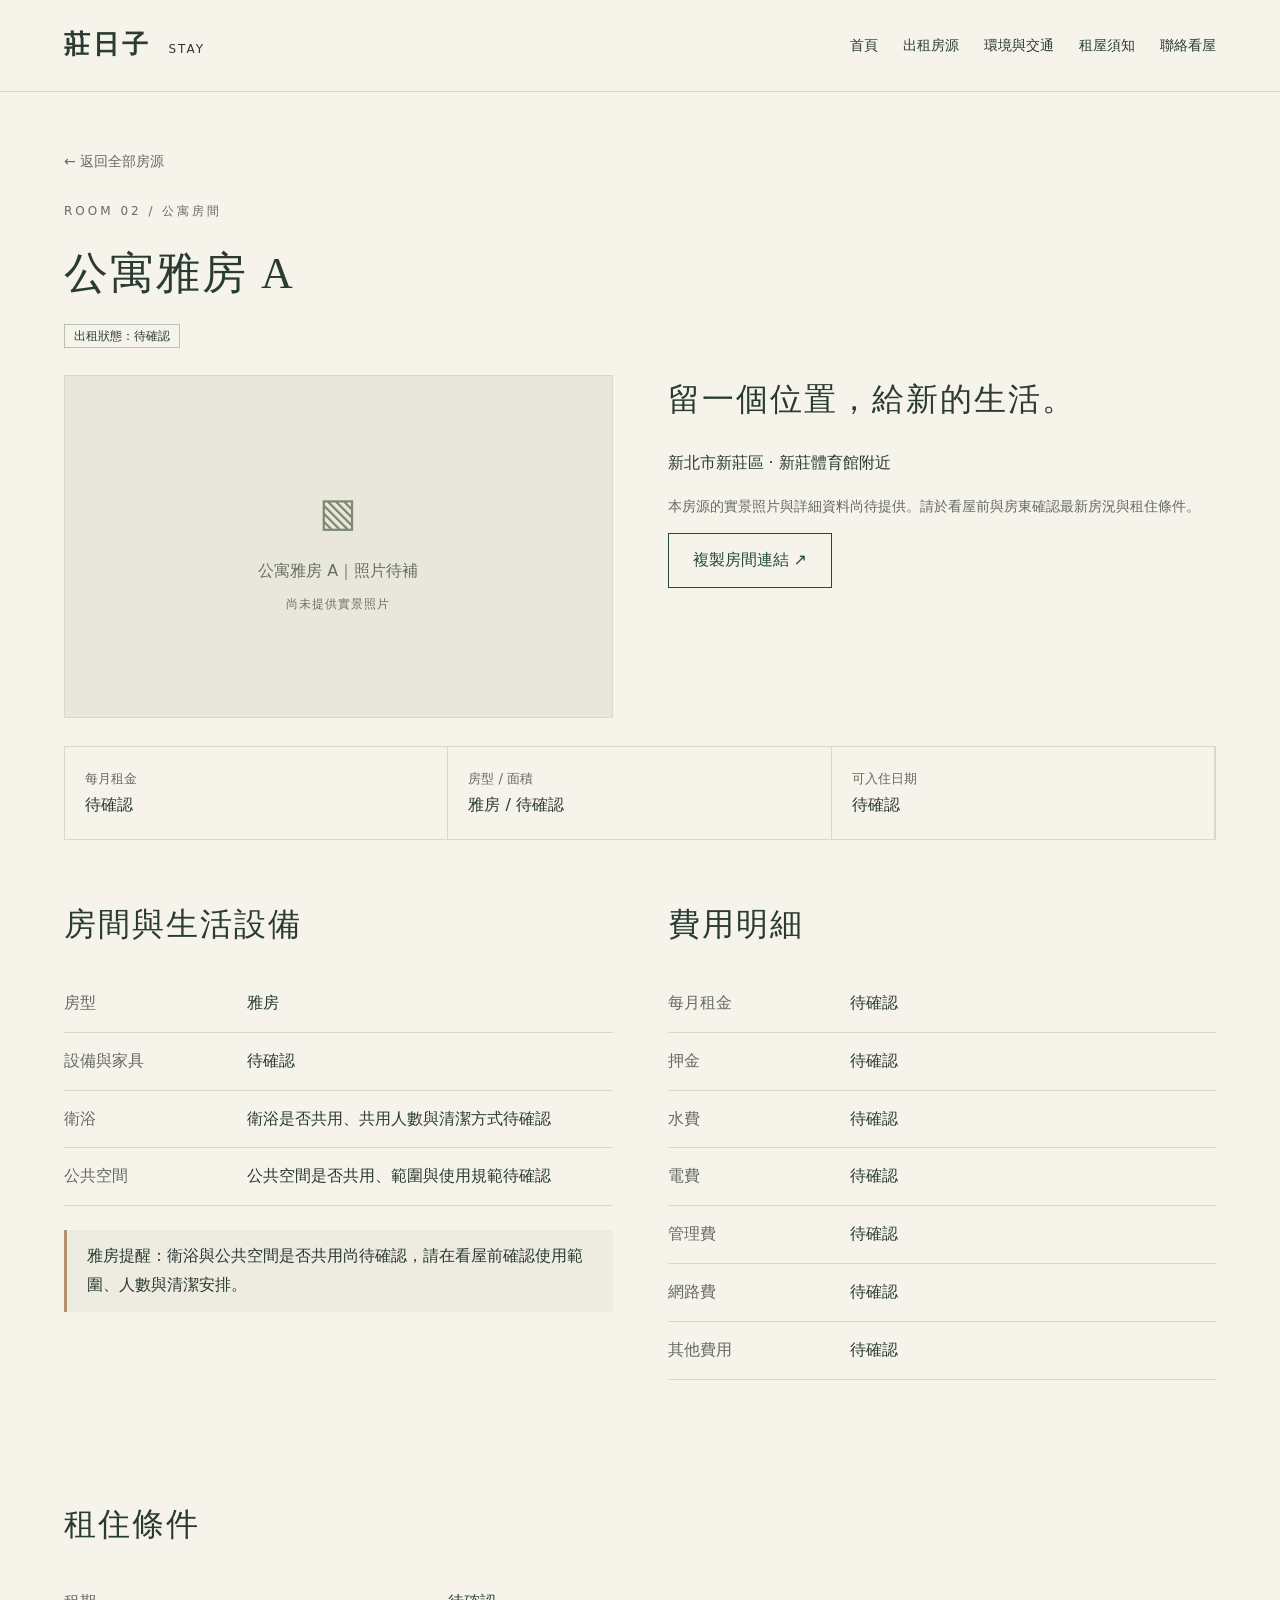
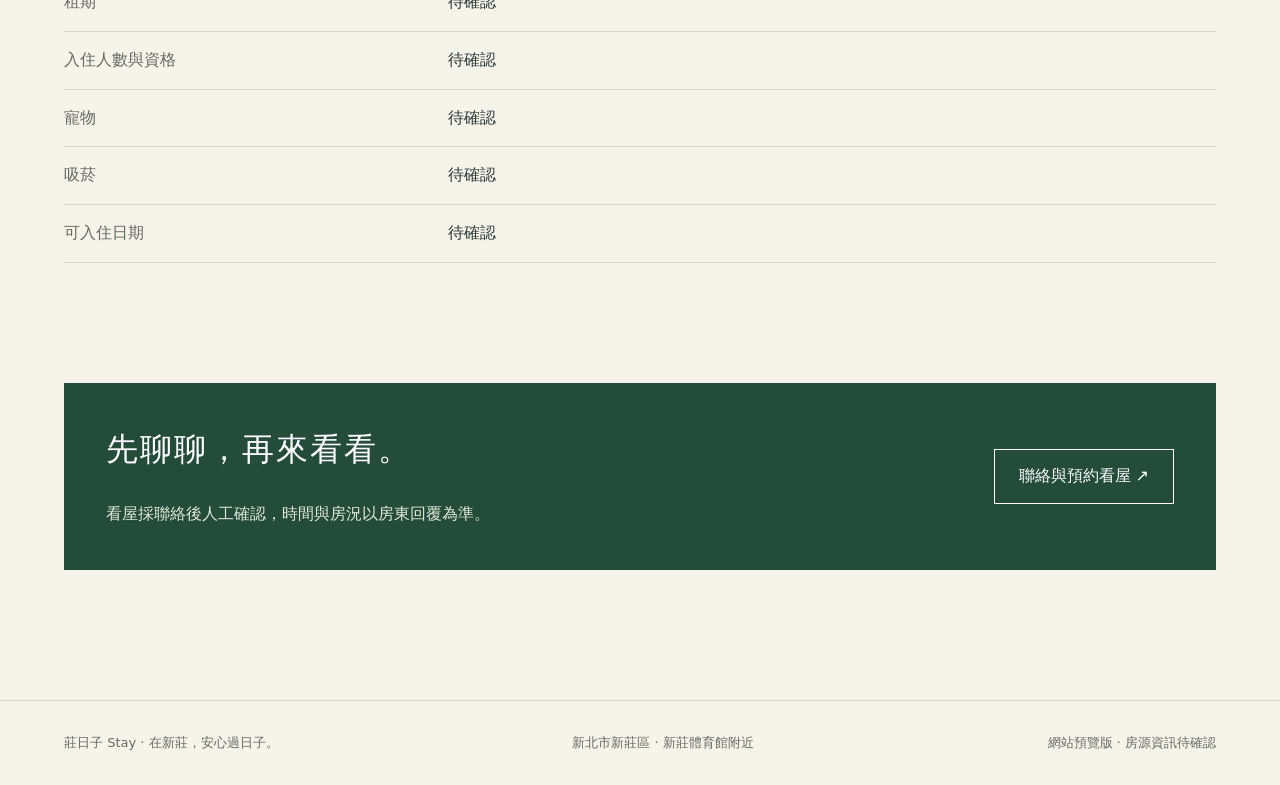
==== apartment-room-a.html @ 40385e41 "發布莊日子 Stay 初版租屋網站" ====
<!doctype html><html lang="zh-Hant"><head><meta charset="UTF-8"><meta name="viewport" content="width=device-width, initial-scale=1"><meta name="description" content="莊日子 Stay｜新莊體育館周邊，社區套房與公寓雅套房。了解房況、費用與居住環境，聯絡預約看屋。"><title>房間介紹｜莊日子 Stay</title><link rel="stylesheet" href="style.css"><script defer src="data.js"></script><script defer src="app.js"></script></head><body data-page="room" data-room="apartment-room-a"><div id="app"></div><noscript>此預覽需要 JavaScript 才能呈現房源資料，請啟用 JavaScript 後重新整理。</noscript></body></html>
---- style.css ----
:root{--paper:#f6f3eb;--ink:#293b32;--green:#244c3b;--muted:#656b60;--line:#d9d9cb;--warm:#b5916e}*{box-sizing:border-box}body{margin:0;background:var(--paper);color:var(--ink);font:16px/1.8 system-ui,-apple-system,"Microsoft JhengHei",sans-serif}a{color:inherit;text-decoration:none}button,select{font:inherit}button,a,select{ -webkit-tap-highlight-color:transparent}a:focus-visible,button:focus-visible,select:focus-visible,summary:focus-visible{outline:3px solid #a56a35;outline-offset:5px}header{border-bottom:1px solid var(--line);background:var(--paper)}.nav{max-width:1320px;margin:auto;display:flex;align-items:center;justify-content:space-between;padding:22px 5%;gap:24px}.brand{font-family:serif;font-size:26px;font-weight:bold;letter-spacing:3px}.brand small{font:12px system-ui;letter-spacing:2px;margin-left:8px}nav{display:flex;gap:25px;align-items:center;font-size:14px}nav a[aria-current=page]{border-bottom:2px solid var(--green)}.btn{display:inline-block;background:var(--green);color:#fff;padding:12px 24px;border:1px solid var(--green);cursor:pointer}.btn.light{background:transparent;color:var(--green)}main{max-width:1320px;margin:auto;padding:0 5%}.eyebrow{font-size:12px;letter-spacing:3px;text-transform:uppercase;color:var(--muted)}.hero{display:grid;grid-template-columns:1.05fr 1fr;gap:5%;padding:70px 0 60px;align-items:center}h1,h2,h3,p{margin-top:0}h1{font-family:serif;font-weight:500;font-size:clamp(34px,4.1vw,60px);line-height:1.45;letter-spacing:2px;margin:20px 0 24px}h2{font-family:serif;font-size:32px;font-weight:500;letter-spacing:2px;line-height:1.5}h3{font-size:21px;font-weight:500}.hero p{color:var(--muted)}.actions{display:flex;gap:12px;flex-wrap:wrap;margin:30px 0}.hero-art{height:480px;background:#e8e6d9;border-radius:180px 180px 3px 3px;position:relative;overflow:hidden;display:grid;place-items:center;border:1px solid #d8d8c7}.hero-art:before{content:'';position:absolute;width:64%;height:78%;border:1px solid #c0c9b7;border-bottom:0;bottom:0;border-radius:150px 150px 0 0;background:linear-gradient(125deg,#e0e5d4,#f3f0df)}.hero-art:after{content:'';position:absolute;bottom:0;right:10%;width:8%;height:32%;background:#b49c7d;transform:rotate(-12deg);border-radius:80% 0 0 0}.art-label{z-index:1;text-align:center;font-family:serif;font-size:29px;letter-spacing:6px}.art-label small{display:block;font:12px/2 system-ui;letter-spacing:2px;margin-top:14px}.caption{font-size:12px;color:var(--muted);text-align:right;margin-top:9px}.strip{border-top:1px solid var(--line);border-bottom:1px solid var(--line);padding:20px 0;display:flex;gap:35px;justify-content:space-between;font-size:14px}section{padding:60px 0}.section-heading{display:flex;justify-content:space-between;align-items:end;gap:20px;margin-bottom:28px}.section-heading h2{margin-bottom:0}.cards{display:grid;grid-template-columns:repeat(2,1fr);gap:32px}.card{border-bottom:1px solid var(--line);padding-bottom:24px}.placeholder{aspect-ratio:16/10;background:#e9e7dc;display:flex;align-items:center;justify-content:center;flex-direction:column;color:#66705e;border:1px solid #d8d9cc;gap:8px}.placeholder .symbol{font-size:40px;font-family:serif;color:#7d8970}.placeholder small{font-size:12px;letter-spacing:1px}.card-head{display:flex;justify-content:space-between;gap:12px;margin:20px 0 12px}.card h3{margin:6px 0}.tag{font-size:12px;border:1px solid #bac2b4;padding:4px 9px;height:max-content;white-space:nowrap}.meta{color:var(--muted);font-size:14px}.card-bottom{display:flex;justify-content:space-between;align-items:center;margin-top:15px}.arrow{font-size:14px;border-bottom:1px solid}.split{display:grid;grid-template-columns:1fr 1fr;gap:55px}.panel{background:#eceee3;padding:35px}.steps{display:grid;grid-template-columns:repeat(3,1fr);gap:30px}.step{border-top:1px solid var(--line);padding-top:20px}.step b{font:30px serif;color:var(--warm)}.step h3{margin:12px 0}.cta{background:var(--green);color:#fff;padding:42px;display:flex;align-items:center;justify-content:space-between;gap:30px}.cta p{margin:0;color:#e1e7db}.cta .btn{border-color:#fff}.page-title{padding:55px 0 25px}.page-title h1{font-size:44px;margin-bottom:15px}.filters{display:flex;gap:20px;flex-wrap:wrap;background:#eceee3;padding:22px;margin-bottom:30px}.filters label{display:flex;align-items:center;gap:10px}.filters select{padding:9px;background:var(--paper);border:1px solid #9ea997;color:var(--ink)}.count{margin:20px 0;color:var(--muted)}.facts{display:grid;grid-template-columns:repeat(3,1fr);border:1px solid var(--line);margin-top:28px}.facts div{padding:20px;border-right:1px solid var(--line)}.facts small{display:block;color:var(--muted)}dl{display:grid;grid-template-columns:minmax(100px,1fr) 2fr;margin:0}dt,dd{padding:14px 0;border-bottom:1px solid var(--line);margin:0}dt{color:var(--muted)}details{border-bottom:1px solid var(--line);padding:20px 0}summary{cursor:pointer;font-size:19px}details p{margin:15px 0 0;color:var(--muted)}.notice{border-left:3px solid var(--warm);padding:12px 20px;background:#eeebe1;margin:24px 0}.contact-grid{display:grid;grid-template-columns:1fr 1fr;gap:24px}.contact-box{padding:32px;border:1px solid var(--line)}footer{margin-top:70px;border-top:1px solid var(--line);padding:30px 5%;display:flex;justify-content:space-between;gap:20px;font-size:13px;color:var(--muted)}.skip{position:absolute;top:-100px}.skip:focus{top:0;background:white;padding:12px;z-index:10}.back{font-size:14px;color:var(--muted)}dialog{border:0;padding:25px;max-width:850px;width:90%;background:var(--paper);color:var(--ink)}dialog::backdrop{background:#12251dcc}.gallery img{width:100%;height:100%;object-fit:cover}.gallery button{width:100%;border:0;padding:0;cursor:zoom-in;background:transparent}.gallery-thumbs{display:flex;gap:10px;margin-top:15px}.gallery-thumbs button{width:85px;height:65px}.gallery-thumbs img{width:100%;height:100%;object-fit:cover}.empty{padding:40px;border:1px solid var(--line)}@media(min-width:1100px){.cards.four{grid-template-columns:repeat(4,1fr)}.four .card-head{display:block}.four .tag{display:inline-block}.four h3{font-size:20px}}@media(max-width:800px){.nav{flex-wrap:wrap;gap:16px}nav{width:100%;overflow:auto;gap:22px;padding-bottom:5px;white-space:nowrap}nav .btn{padding:7px 12px}.hero{grid-template-columns:1fr;padding:38px 0;gap:22px}.hero-art{height:340px;border-radius:130px 130px 3px 3px}.strip{flex-wrap:wrap;gap:12px 25px}.split{grid-template-columns:1fr;gap:25px}.steps{grid-template-columns:1fr}.cta{display:block;padding:28px}.cta a{margin-top:22px}.page-title h1{font-size:34px}.contact-grid{grid-template-columns:1fr}.facts{grid-template-columns:1fr}.facts div{border-bottom:1px solid var(--line)}footer{flex-direction:column}.section-heading{align-items:start}.filters{display:block}.filters label{margin:10px 0}}@media(max-width:480px){.cards{grid-template-columns:1fr}h2{font-size:28px}section{padding:40px 0}.page-title{padding-top:35px}}
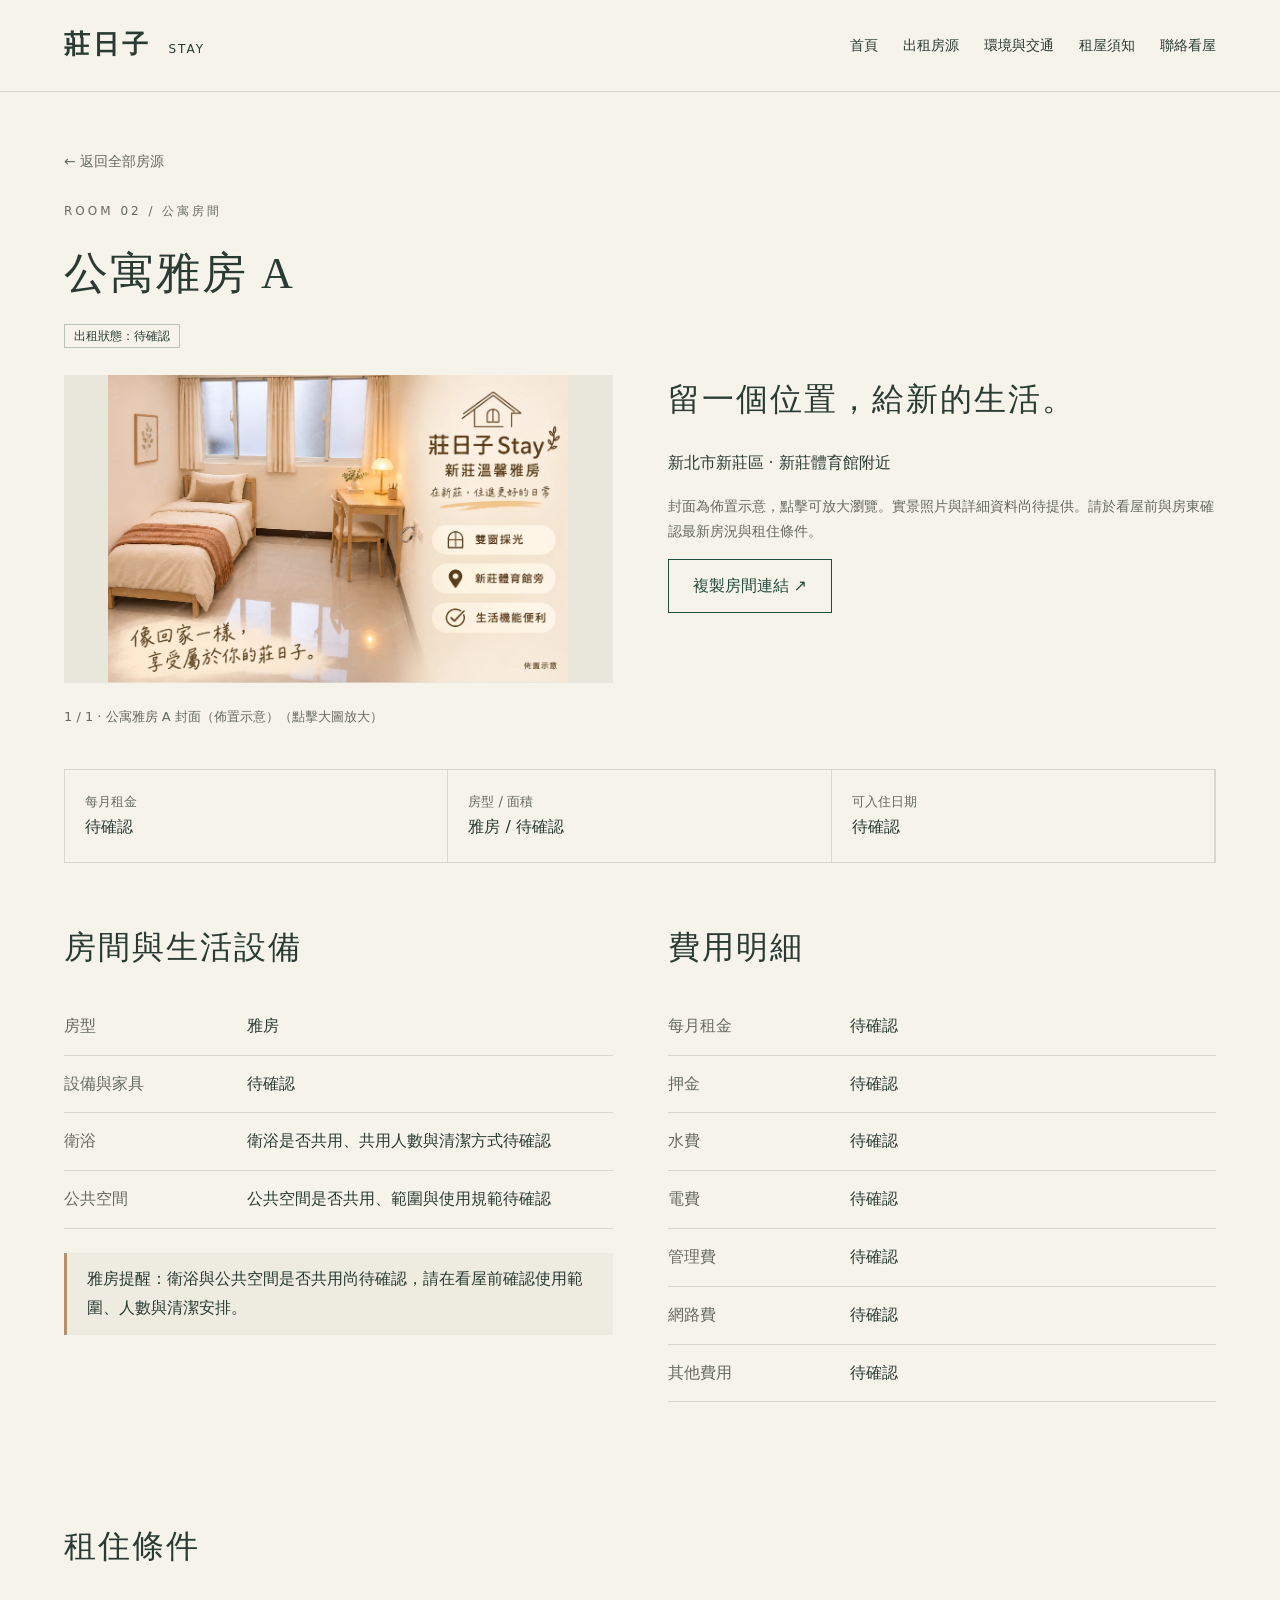
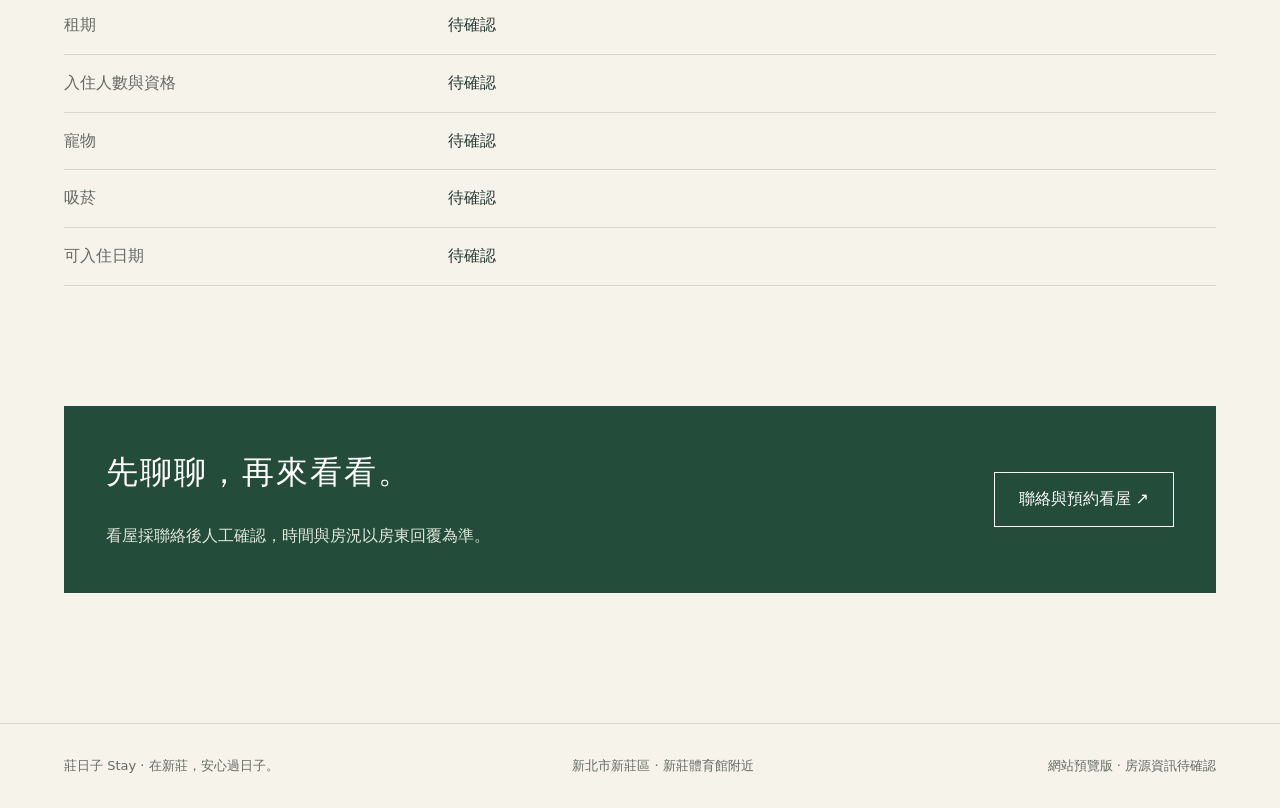
==== commit bdc0808f: "更新房源頁面快取版本以載入新封面" ====
--- a/apartment-room-a.html
+++ b/apartment-room-a.html
@@ -1 +1 @@
-<!doctype html><html lang="zh-Hant"><head><meta charset="UTF-8"><meta name="viewport" content="width=device-width, initial-scale=1"><meta name="description" content="莊日子 Stay｜新莊體育館周邊，社區套房與公寓雅套房。了解房況、費用與居住環境，聯絡預約看屋。"><title>房間介紹｜莊日子 Stay</title><link rel="stylesheet" href="style.css"><script defer src="data.js"></script><script defer src="app.js"></script></head><body data-page="room" data-room="apartment-room-a"><div id="app"></div><noscript>此預覽需要 JavaScript 才能呈現房源資料，請啟用 JavaScript 後重新整理。</noscript></body></html>+<!doctype html><html lang="zh-Hant"><head><meta charset="UTF-8"><meta name="viewport" content="width=device-width, initial-scale=1"><meta name="description" content="莊日子 Stay｜新莊體育館周邊，社區套房與公寓雅套房。了解房況、費用與居住環境，聯絡預約看屋。"><title>房間介紹｜莊日子 Stay</title><link rel="stylesheet" href="style.css"><script defer src="data.js?v=af1f765"></script><script defer src="app.js?v=af1f765"></script></head><body data-page="room" data-room="apartment-room-a"><div id="app"></div><noscript>此預覽需要 JavaScript 才能呈現房源資料，請啟用 JavaScript 後重新整理。</noscript></body></html>
--- a/style.css
+++ b/style.css
@@ -1 +1,5 @@
 :root{--paper:#f6f3eb;--ink:#293b32;--green:#244c3b;--muted:#656b60;--line:#d9d9cb;--warm:#b5916e}*{box-sizing:border-box}body{margin:0;background:var(--paper);color:var(--ink);font:16px/1.8 system-ui,-apple-system,"Microsoft JhengHei",sans-serif}a{color:inherit;text-decoration:none}button,select{font:inherit}button,a,select{ -webkit-tap-highlight-color:transparent}a:focus-visible,button:focus-visible,select:focus-visible,summary:focus-visible{outline:3px solid #a56a35;outline-offset:5px}header{border-bottom:1px solid var(--line);background:var(--paper)}.nav{max-width:1320px;margin:auto;display:flex;align-items:center;justify-content:space-between;padding:22px 5%;gap:24px}.brand{font-family:serif;font-size:26px;font-weight:bold;letter-spacing:3px}.brand small{font:12px system-ui;letter-spacing:2px;margin-left:8px}nav{display:flex;gap:25px;align-items:center;font-size:14px}nav a[aria-current=page]{border-bottom:2px solid var(--green)}.btn{display:inline-block;background:var(--green);color:#fff;padding:12px 24px;border:1px solid var(--green);cursor:pointer}.btn.light{background:transparent;color:var(--green)}main{max-width:1320px;margin:auto;padding:0 5%}.eyebrow{font-size:12px;letter-spacing:3px;text-transform:uppercase;color:var(--muted)}.hero{display:grid;grid-template-columns:1.05fr 1fr;gap:5%;padding:70px 0 60px;align-items:center}h1,h2,h3,p{margin-top:0}h1{font-family:serif;font-weight:500;font-size:clamp(34px,4.1vw,60px);line-height:1.45;letter-spacing:2px;margin:20px 0 24px}h2{font-family:serif;font-size:32px;font-weight:500;letter-spacing:2px;line-height:1.5}h3{font-size:21px;font-weight:500}.hero p{color:var(--muted)}.actions{display:flex;gap:12px;flex-wrap:wrap;margin:30px 0}.hero-art{height:480px;background:#e8e6d9;border-radius:180px 180px 3px 3px;position:relative;overflow:hidden;display:grid;place-items:center;border:1px solid #d8d8c7}.hero-art:before{content:'';position:absolute;width:64%;height:78%;border:1px solid #c0c9b7;border-bottom:0;bottom:0;border-radius:150px 150px 0 0;background:linear-gradient(125deg,#e0e5d4,#f3f0df)}.hero-art:after{content:'';position:absolute;bottom:0;right:10%;width:8%;height:32%;background:#b49c7d;transform:rotate(-12deg);border-radius:80% 0 0 0}.art-label{z-index:1;text-align:center;font-family:serif;font-size:29px;letter-spacing:6px}.art-label small{display:block;font:12px/2 system-ui;letter-spacing:2px;margin-top:14px}.caption{font-size:12px;color:var(--muted);text-align:right;margin-top:9px}.strip{border-top:1px solid var(--line);border-bottom:1px solid var(--line);padding:20px 0;display:flex;gap:35px;justify-content:space-between;font-size:14px}section{padding:60px 0}.section-heading{display:flex;justify-content:space-between;align-items:end;gap:20px;margin-bottom:28px}.section-heading h2{margin-bottom:0}.cards{display:grid;grid-template-columns:repeat(2,1fr);gap:32px}.card{border-bottom:1px solid var(--line);padding-bottom:24px}.placeholder{aspect-ratio:16/10;background:#e9e7dc;display:flex;align-items:center;justify-content:center;flex-direction:column;color:#66705e;border:1px solid #d8d9cc;gap:8px}.placeholder .symbol{font-size:40px;font-family:serif;color:#7d8970}.placeholder small{font-size:12px;letter-spacing:1px}.card-head{display:flex;justify-content:space-between;gap:12px;margin:20px 0 12px}.card h3{margin:6px 0}.tag{font-size:12px;border:1px solid #bac2b4;padding:4px 9px;height:max-content;white-space:nowrap}.meta{color:var(--muted);font-size:14px}.card-bottom{display:flex;justify-content:space-between;align-items:center;margin-top:15px}.arrow{font-size:14px;border-bottom:1px solid}.split{display:grid;grid-template-columns:1fr 1fr;gap:55px}.panel{background:#eceee3;padding:35px}.steps{display:grid;grid-template-columns:repeat(3,1fr);gap:30px}.step{border-top:1px solid var(--line);padding-top:20px}.step b{font:30px serif;color:var(--warm)}.step h3{margin:12px 0}.cta{background:var(--green);color:#fff;padding:42px;display:flex;align-items:center;justify-content:space-between;gap:30px}.cta p{margin:0;color:#e1e7db}.cta .btn{border-color:#fff}.page-title{padding:55px 0 25px}.page-title h1{font-size:44px;margin-bottom:15px}.filters{display:flex;gap:20px;flex-wrap:wrap;background:#eceee3;padding:22px;margin-bottom:30px}.filters label{display:flex;align-items:center;gap:10px}.filters select{padding:9px;background:var(--paper);border:1px solid #9ea997;color:var(--ink)}.count{margin:20px 0;color:var(--muted)}.facts{display:grid;grid-template-columns:repeat(3,1fr);border:1px solid var(--line);margin-top:28px}.facts div{padding:20px;border-right:1px solid var(--line)}.facts small{display:block;color:var(--muted)}dl{display:grid;grid-template-columns:minmax(100px,1fr) 2fr;margin:0}dt,dd{padding:14px 0;border-bottom:1px solid var(--line);margin:0}dt{color:var(--muted)}details{border-bottom:1px solid var(--line);padding:20px 0}summary{cursor:pointer;font-size:19px}details p{margin:15px 0 0;color:var(--muted)}.notice{border-left:3px solid var(--warm);padding:12px 20px;background:#eeebe1;margin:24px 0}.contact-grid{display:grid;grid-template-columns:1fr 1fr;gap:24px}.contact-box{padding:32px;border:1px solid var(--line)}footer{margin-top:70px;border-top:1px solid var(--line);padding:30px 5%;display:flex;justify-content:space-between;gap:20px;font-size:13px;color:var(--muted)}.skip{position:absolute;top:-100px}.skip:focus{top:0;background:white;padding:12px;z-index:10}.back{font-size:14px;color:var(--muted)}dialog{border:0;padding:25px;max-width:850px;width:90%;background:var(--paper);color:var(--ink)}dialog::backdrop{background:#12251dcc}.gallery img{width:100%;height:100%;object-fit:cover}.gallery button{width:100%;border:0;padding:0;cursor:zoom-in;background:transparent}.gallery-thumbs{display:flex;gap:10px;margin-top:15px}.gallery-thumbs button{width:85px;height:65px}.gallery-thumbs img{width:100%;height:100%;object-fit:cover}.empty{padding:40px;border:1px solid var(--line)}@media(min-width:1100px){.cards.four{grid-template-columns:repeat(4,1fr)}.four .card-head{display:block}.four .tag{display:inline-block}.four h3{font-size:20px}}@media(max-width:800px){.nav{flex-wrap:wrap;gap:16px}nav{width:100%;overflow:auto;gap:22px;padding-bottom:5px;white-space:nowrap}nav .btn{padding:7px 12px}.hero{grid-template-columns:1fr;padding:38px 0;gap:22px}.hero-art{height:340px;border-radius:130px 130px 3px 3px}.strip{flex-wrap:wrap;gap:12px 25px}.split{grid-template-columns:1fr;gap:25px}.steps{grid-template-columns:1fr}.cta{display:block;padding:28px}.cta a{margin-top:22px}.page-title h1{font-size:34px}.contact-grid{grid-template-columns:1fr}.facts{grid-template-columns:1fr}.facts div{border-bottom:1px solid var(--line)}footer{flex-direction:column}.section-heading{align-items:start}.filters{display:block}.filters label{margin:10px 0}}@media(max-width:480px){.cards{grid-template-columns:1fr}h2{font-size:28px}section{padding:40px 0}.page-title{padding-top:35px}}
+
+.room-cover{display:block;width:100%;aspect-ratio:16/10;object-fit:cover;object-position:center;border:0}
+
+.gallery{min-width:0}.gallery #main-photo{display:block;width:100%;height:auto;aspect-ratio:16/9;object-fit:contain;background:#e9e7dc}.gallery-thumbs{display:grid;grid-template-columns:repeat(5,minmax(0,1fr));gap:9px}.gallery-thumbs button{display:block;width:100%;height:auto;aspect-ratio:16/9;cursor:pointer;border:2px solid transparent;padding:2px}.gallery-thumbs button[aria-pressed="true"]{border-color:var(--green)}.gallery-thumbs img{display:block}.gallery #gallery-caption{font-size:13px;margin:12px 0}.gallery-thumbs button:focus-visible{outline-offset:1px}#large-photo{display:block;max-height:75vh;object-fit:contain}@media(max-width:480px){.gallery-thumbs{grid-template-columns:repeat(3,minmax(0,1fr))}}
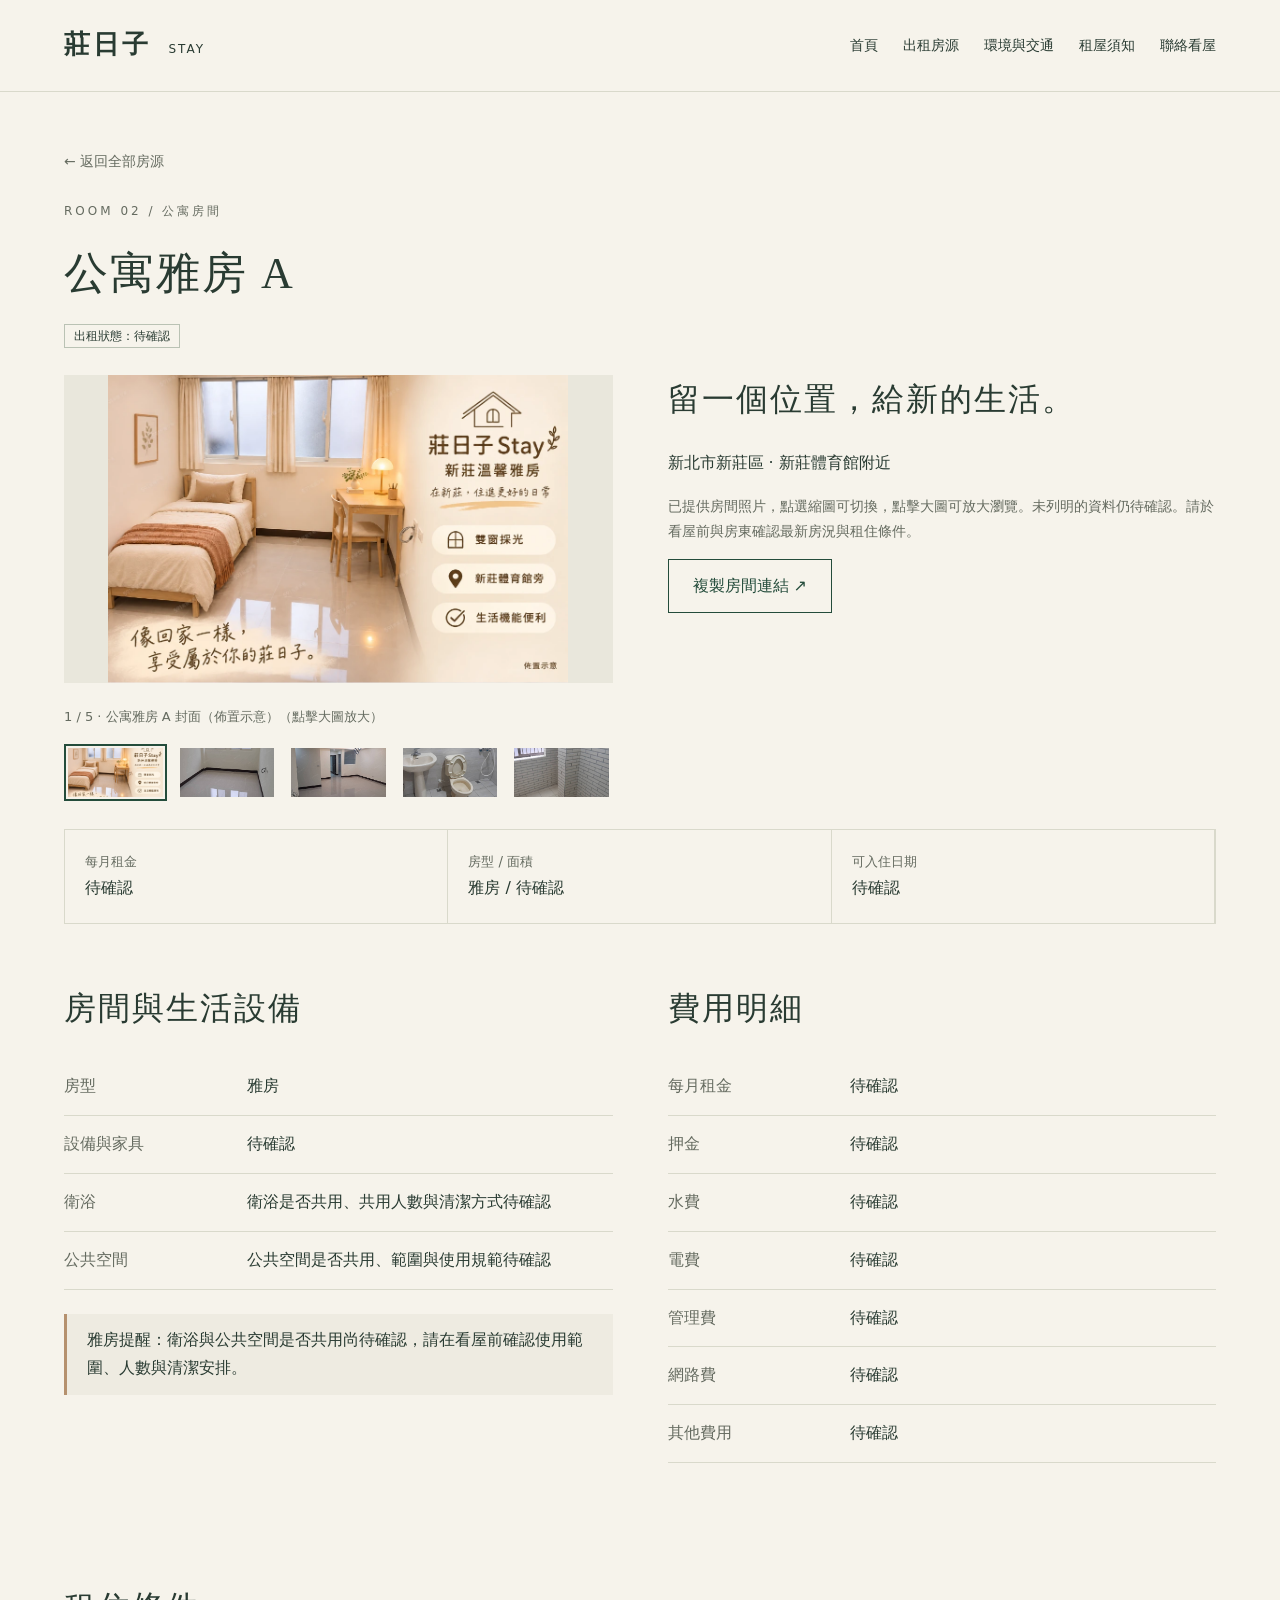
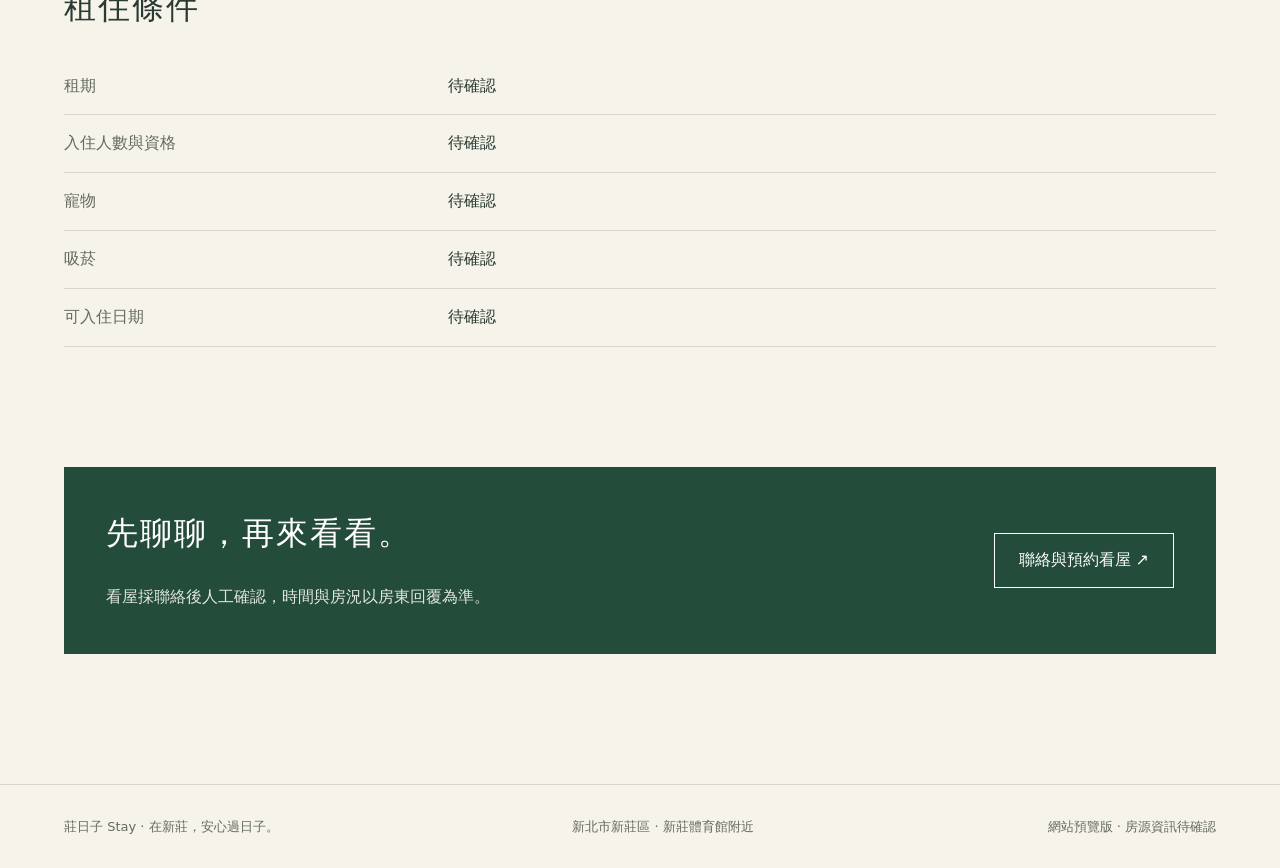
==== commit d5fe0a07: "新增公寓雅房 A 四張實景照片" ====
--- a/apartment-room-a.html
+++ b/apartment-room-a.html
@@ -1 +1 @@
-<!doctype html><html lang="zh-Hant"><head><meta charset="UTF-8"><meta name="viewport" content="width=device-width, initial-scale=1"><meta name="description" content="莊日子 Stay｜新莊體育館周邊，社區套房與公寓雅套房。了解房況、費用與居住環境，聯絡預約看屋。"><title>房間介紹｜莊日子 Stay</title><link rel="stylesheet" href="style.css"><script defer src="data.js?v=af1f765"></script><script defer src="app.js?v=af1f765"></script></head><body data-page="room" data-room="apartment-room-a"><div id="app"></div><noscript>此預覽需要 JavaScript 才能呈現房源資料，請啟用 JavaScript 後重新整理。</noscript></body></html>+<!doctype html><html lang="zh-Hant"><head><meta charset="UTF-8"><meta name="viewport" content="width=device-width, initial-scale=1"><meta name="description" content="莊日子 Stay｜新莊體育館周邊，社區套房與公寓雅套房。了解房況、費用與居住環境，聯絡預約看屋。"><title>房間介紹｜莊日子 Stay</title><link rel="stylesheet" href="style.css"><script defer src="data.js?v=room-a-gallery-1"></script><script defer src="app.js?v=af1f765"></script></head><body data-page="room" data-room="apartment-room-a"><div id="app"></div><noscript>此預覽需要 JavaScript 才能呈現房源資料，請啟用 JavaScript 後重新整理。</noscript></body></html>
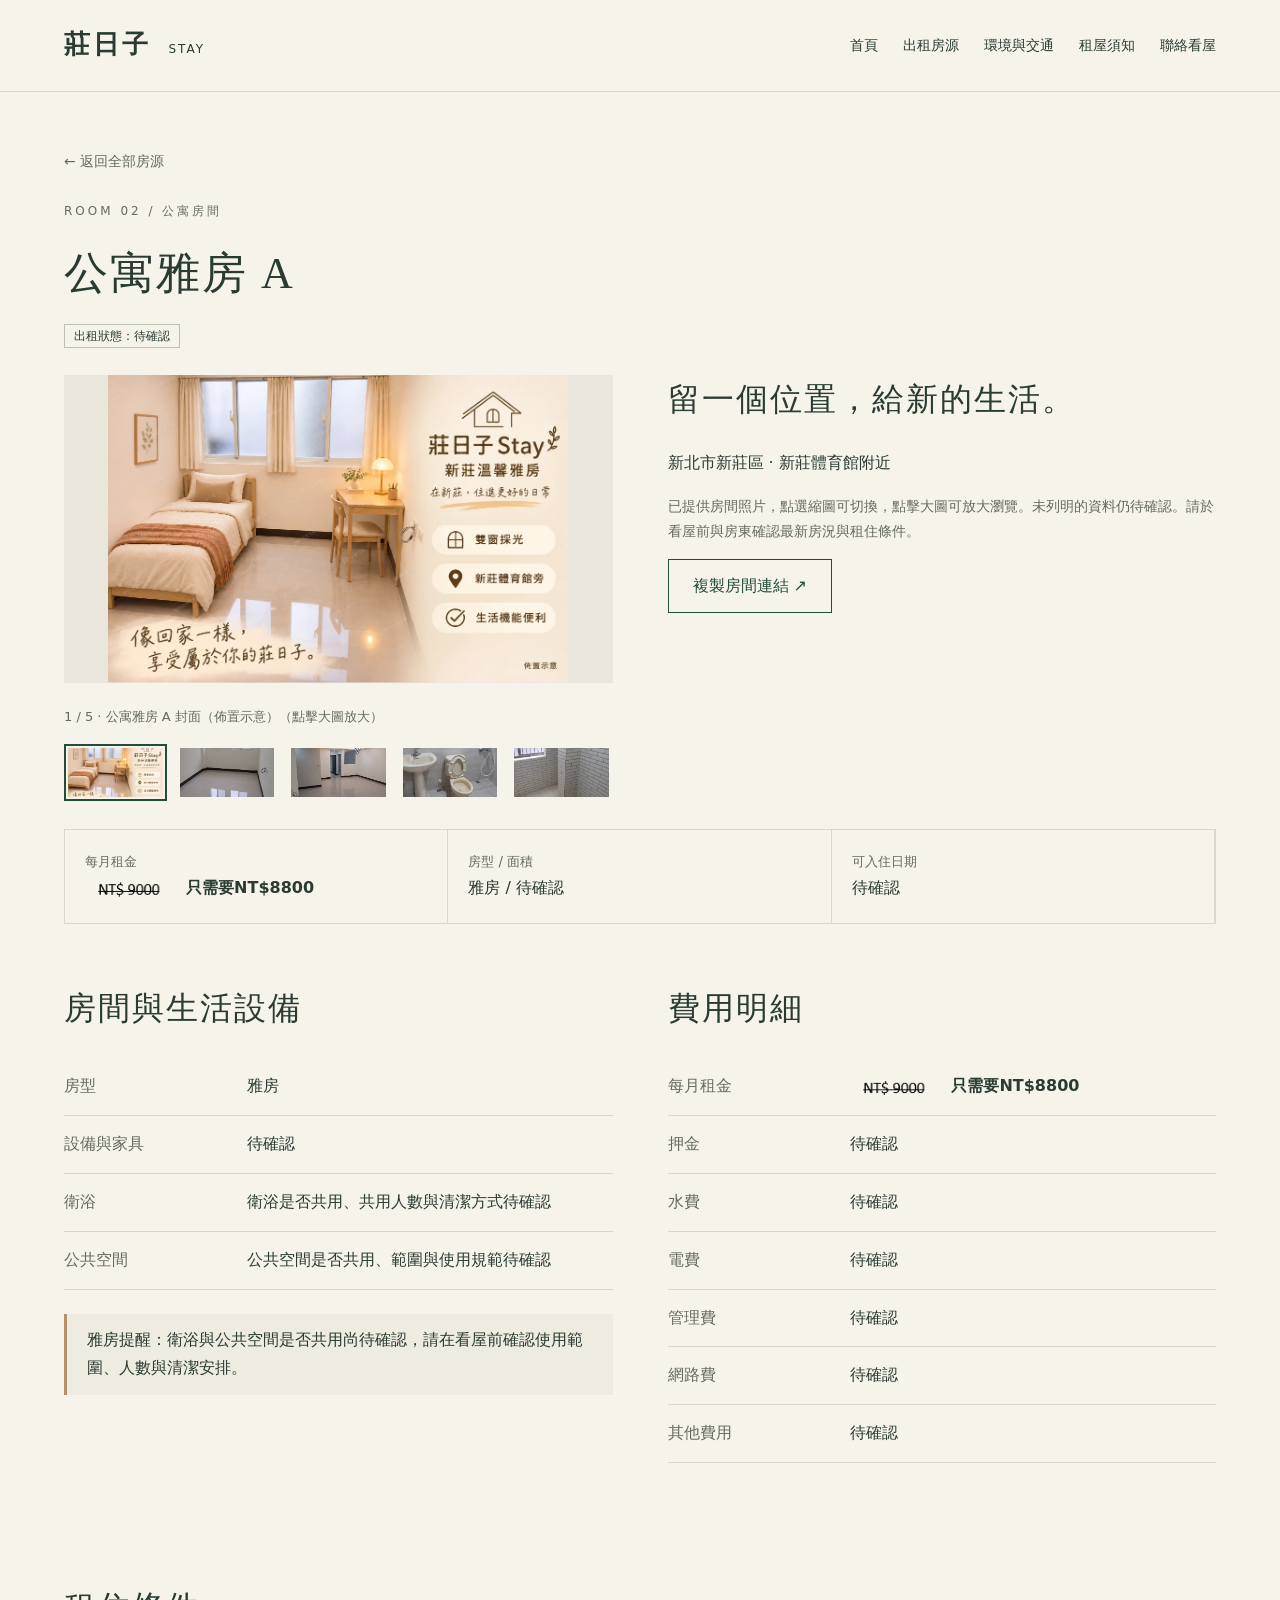
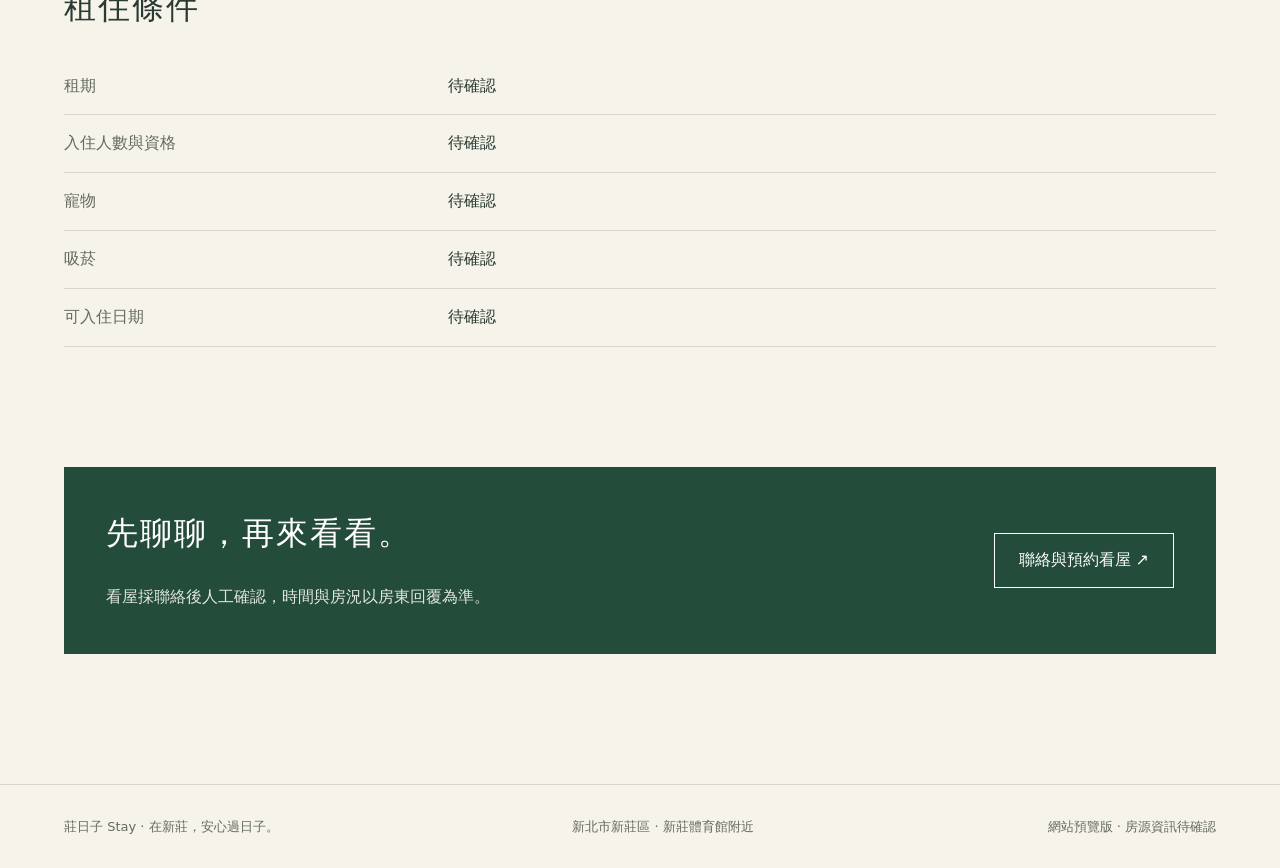
==== commit 138c7b37: "更新公寓雅房 A 的租金與原價圖片" ====
--- a/apartment-room-a.html
+++ b/apartment-room-a.html
@@ -1 +1 @@
-<!doctype html><html lang="zh-Hant"><head><meta charset="UTF-8"><meta name="viewport" content="width=device-width, initial-scale=1"><meta name="description" content="莊日子 Stay｜新莊體育館周邊，社區套房與公寓雅套房。了解房況、費用與居住環境，聯絡預約看屋。"><title>房間介紹｜莊日子 Stay</title><link rel="stylesheet" href="style.css"><script defer src="data.js?v=room-a-gallery-1"></script><script defer src="app.js?v=af1f765"></script></head><body data-page="room" data-room="apartment-room-a"><div id="app"></div><noscript>此預覽需要 JavaScript 才能呈現房源資料，請啟用 JavaScript 後重新整理。</noscript></body></html>+<!doctype html><html lang="zh-Hant"><head><meta charset="UTF-8"><meta name="viewport" content="width=device-width, initial-scale=1"><meta name="description" content="莊日子 Stay｜新莊體育館周邊，社區套房與公寓雅套房。了解房況、費用與居住環境，聯絡預約看屋。"><title>房間介紹｜莊日子 Stay</title><link rel="stylesheet" href="style.css"><script defer src="data.js?v=apartment-room-a-rent"></script><script defer src="app.js?v=apartment-room-a-rent"></script></head><body data-page="room" data-room="apartment-room-a"><div id="app"></div><noscript>此預覽需要 JavaScript 才能呈現房源資料，請啟用 JavaScript 後重新整理。</noscript></body></html>
--- a/style.css
+++ b/style.css
@@ -3,3 +3,7 @@
 .room-cover{display:block;width:100%;aspect-ratio:16/10;object-fit:cover;object-position:center;border:0}
 
 .gallery{min-width:0}.gallery #main-photo{display:block;width:100%;height:auto;aspect-ratio:16/9;object-fit:contain;background:#e9e7dc}.gallery-thumbs{display:grid;grid-template-columns:repeat(5,minmax(0,1fr));gap:9px}.gallery-thumbs button{display:block;width:100%;height:auto;aspect-ratio:16/9;cursor:pointer;border:2px solid transparent;padding:2px}.gallery-thumbs button[aria-pressed="true"]{border-color:var(--green)}.gallery-thumbs img{display:block}.gallery #gallery-caption{font-size:13px;margin:12px 0}.gallery-thumbs button:focus-visible{outline-offset:1px}#large-photo{display:block;max-height:75vh;object-fit:contain}@media(max-width:480px){.gallery-thumbs{grid-template-columns:repeat(3,minmax(0,1fr))}}
+.neighborhood-map{margin:16px 0 24px}
+.neighborhood-map > a,.neighborhood-map img{display:block}
+.neighborhood-map img{width:100%;height:auto;border:1px solid var(--line);border-radius:12px}
+.neighborhood-map figcaption{display:flex;flex-wrap:wrap;justify-content:space-between;gap:4px 20px;margin-top:8px}
